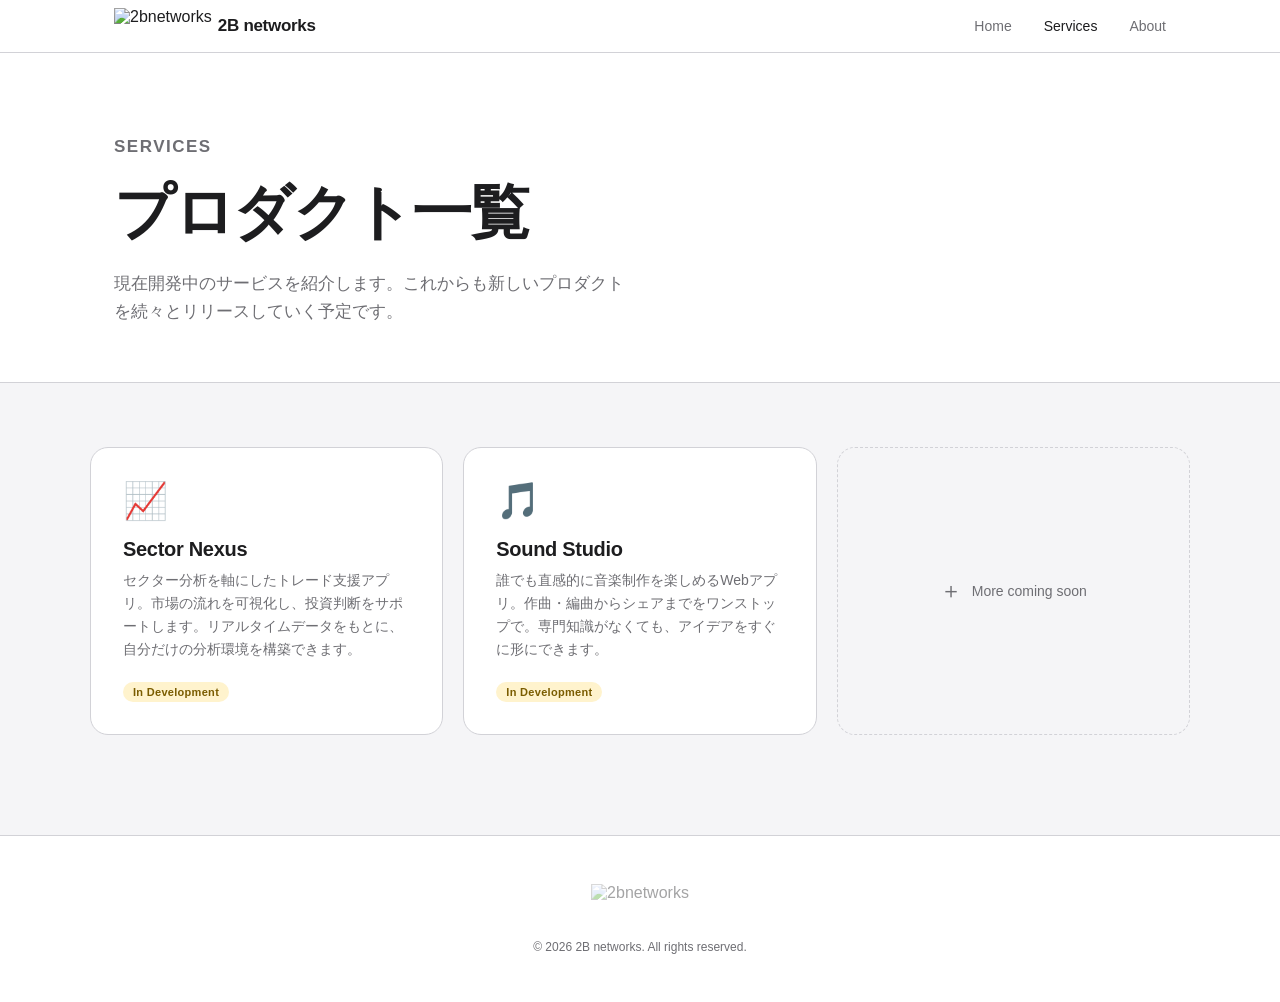
==== services.html @ 79c925e5 "feat: 2B networks ホームページを構築 - ホーム・サービス・Aboutページを新規作成 - Apple風のシンプル・スタイリッシュなデザインを適用 - ロゴ画像を追加（背景透過・Ge" ====
<!DOCTYPE html>
<html lang="ja">
<head>
  <meta charset="UTF-8">
  <meta name="viewport" content="width=device-width, initial-scale=1.0">
  <title>Services — 2B networks</title>
  <link rel="stylesheet" href="/assets/style.css">
  <style>
    .page-hero {
      max-width: 1100px;
      margin: 0 auto;
      padding: 80px 24px 56px;
    }

    .page-hero h1 {
      font-size: clamp(36px, 6vw, 60px);
      font-weight: 700;
      letter-spacing: -1.5px;
      margin-bottom: 16px;
    }

    .page-hero p {
      font-size: 17px;
      color: var(--text-secondary);
      max-width: 520px;
      line-height: 1.65;
    }

    .services-body {
      background: var(--bg-secondary);
      border-top: 1px solid var(--border);
      padding: 64px 24px 100px;
    }

    .services-body-inner {
      max-width: 1100px;
      margin: 0 auto;
    }
  </style>
</head>
<body>

  <header>
    <div class="header-inner">
      <a href="/" class="logo-link">
        <img src="/assets/logo.png" alt="2bnetworks">
        <span>2B networks</span>
      </a>
      <nav>
        <a href="/">Home</a>
        <a href="/services" class="active">Services</a>
        <a href="/about">About</a>
      </nav>
    </div>
  </header>

  <div class="page-hero">
    <p class="section-label">Services</p>
    <h1>プロダクト一覧</h1>
    <p>現在開発中のサービスを紹介します。これからも新しいプロダクトを続々とリリースしていく予定です。</p>
  </div>

  <div class="services-body">
    <div class="services-body-inner">
      <div class="services-grid">

        <a class="service-card" href="#">
          <div class="service-icon">📈</div>
          <div class="service-name">Sector Nexus</div>
          <p class="service-desc">セクター分析を軸にしたトレード支援アプリ。市場の流れを可視化し、投資判断をサポートします。リアルタイムデータをもとに、自分だけの分析環境を構築できます。</p>
          <span class="badge badge-dev">In Development</span>
        </a>

        <a class="service-card" href="#">
          <div class="service-icon">🎵</div>
          <div class="service-name">Sound Studio</div>
          <p class="service-desc">誰でも直感的に音楽制作を楽しめるWebアプリ。作曲・編曲からシェアまでをワンストップで。専門知識がなくても、アイデアをすぐに形にできます。</p>
          <span class="badge badge-dev">In Development</span>
        </a>

        <div class="service-card placeholder">
          <span style="font-size:22px;">＋</span>
          <span>More coming soon</span>
        </div>

      </div>
    </div>
  </div>

  <footer>
    <div class="footer-inner">
      <img src="/assets/logo.png" alt="2bnetworks">
      <p>© 2026 2B networks. All rights reserved.</p>
    </div>
  </footer>

</body>
</html>
---- assets/style.css ----
:root {
  --bg: #ffffff;
  --bg-secondary: #f5f5f7;
  --text-primary: #1d1d1f;
  --text-secondary: #6e6e73;
  --border: #d2d2d7;
  --accent-start: #3a7bd5;
  --accent-end: #4ecdc4;
  --radius: 18px;
  --font: -apple-system, BlinkMacSystemFont, 'Helvetica Neue', Arial, sans-serif;
}

* { margin: 0; padding: 0; box-sizing: border-box; }

body {
  font-family: var(--font);
  background: var(--bg);
  color: var(--text-primary);
  -webkit-font-smoothing: antialiased;
}

/* ─── Header ─────────────────────────────────── */
header {
  position: sticky;
  top: 0;
  z-index: 100;
  background: rgba(255, 255, 255, 0.85);
  backdrop-filter: saturate(180%) blur(20px);
  -webkit-backdrop-filter: saturate(180%) blur(20px);
  border-bottom: 1px solid var(--border);
}

.header-inner {
  max-width: 1100px;
  margin: 0 auto;
  padding: 0 24px;
  height: 52px;
  display: flex;
  align-items: center;
  justify-content: space-between;
}

.logo-link {
  display: flex;
  align-items: center;
  gap: 6px;
  text-decoration: none;
  color: var(--text-primary);
}

.logo-link img {
  height: 36px;
}

.logo-link span {
  font-size: 17px;
  font-weight: 600;
  letter-spacing: -0.3px;
}

nav {
  display: flex;
  gap: 32px;
}

nav a {
  color: var(--text-secondary);
  text-decoration: none;
  font-size: 14px;
  transition: color 0.2s;
}

nav a:hover,
nav a.active {
  color: var(--text-primary);
}

/* ─── Footer ─────────────────────────────────── */
footer {
  border-top: 1px solid var(--border);
  padding: 48px 24px;
}

.footer-inner {
  max-width: 1100px;
  margin: 0 auto;
  display: flex;
  flex-direction: column;
  align-items: center;
  gap: 16px;
}

footer img {
  height: 40px;
  opacity: 0.4;
}

footer p {
  font-size: 12px;
  color: var(--text-secondary);
}

/* ─── Utilities ───────────────────────────────── */
.gradient-text {
  background: linear-gradient(135deg, var(--accent-start), var(--accent-end));
  -webkit-background-clip: text;
  -webkit-text-fill-color: transparent;
  background-clip: text;
}

.section-label {
  font-size: 12px;
  font-weight: 600;
  letter-spacing: 1.5px;
  text-transform: uppercase;
  color: var(--text-secondary);
  margin-bottom: 12px;
}

.btn {
  display: inline-block;
  padding: 14px 28px;
  border-radius: 980px;
  font-size: 15px;
  font-weight: 500;
  text-decoration: none;
  background: linear-gradient(135deg, var(--accent-start), var(--accent-end));
  color: #fff;
  transition: opacity 0.2s, transform 0.2s;
}

.btn:hover {
  opacity: 0.85;
  transform: translateY(-1px);
}

/* ─── Service Cards ───────────────────────────── */
.services-grid {
  display: grid;
  grid-template-columns: repeat(auto-fill, minmax(300px, 1fr));
  gap: 20px;
}

.service-card {
  background: var(--bg);
  border-radius: var(--radius);
  padding: 32px;
  border: 1px solid var(--border);
  transition: transform 0.25s, box-shadow 0.25s;
  text-decoration: none;
  color: inherit;
  display: block;
}

.service-card:hover {
  transform: translateY(-4px);
  box-shadow: 0 16px 40px rgba(0, 0, 0, 0.08);
}

.service-card.placeholder {
  border-style: dashed;
  background: transparent;
  display: flex;
  align-items: center;
  justify-content: center;
  gap: 10px;
  color: var(--text-secondary);
  font-size: 14px;
  min-height: 180px;
  cursor: default;
}

.service-card.placeholder:hover {
  transform: none;
  box-shadow: none;
}

.service-icon {
  font-size: 36px;
  margin-bottom: 16px;
}

.service-name {
  font-size: 20px;
  font-weight: 600;
  letter-spacing: -0.3px;
  margin-bottom: 8px;
}

.service-desc {
  font-size: 14px;
  color: var(--text-secondary);
  line-height: 1.65;
  margin-bottom: 20px;
}

.badge {
  display: inline-block;
  padding: 4px 10px;
  border-radius: 980px;
  font-size: 11px;
  font-weight: 600;
  letter-spacing: 0.3px;
}

.badge-dev {
  background: #fff3cd;
  color: #7a5c00;
}

@media (max-width: 600px) {
  nav { gap: 20px; }
  .services-grid { grid-template-columns: 1fr; }
}
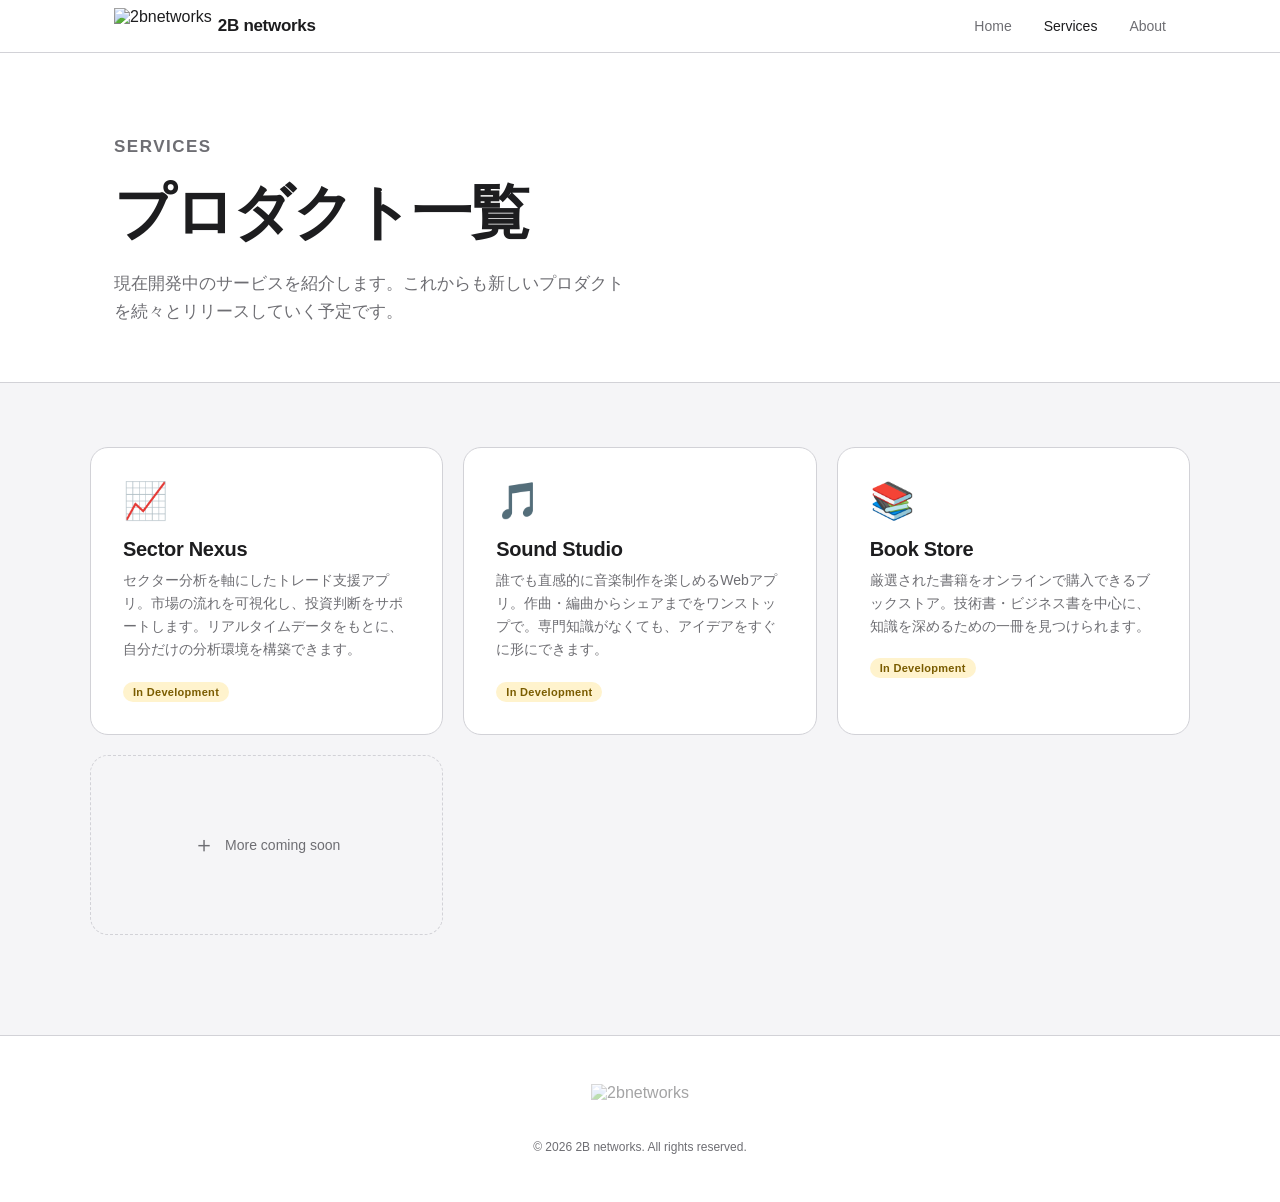
==== commit d7b1660c: "feat: ServicesにBook Storeを追加 Co-Authored-By: Claude Sonnet 4.6 <noreply@anthropic.com>" ====
--- a/services.html
+++ b/services.html
@@ -78,6 +78,13 @@
           <span class="badge badge-dev">In Development</span>
         </a>
 
+        <a class="service-card" href="#">
+          <div class="service-icon">📚</div>
+          <div class="service-name">Book Store</div>
+          <p class="service-desc">厳選された書籍をオンラインで購入できるブックストア。技術書・ビジネス書を中心に、知識を深めるための一冊を見つけられます。</p>
+          <span class="badge badge-dev">In Development</span>
+        </a>
+
         <div class="service-card placeholder">
           <span style="font-size:22px;">＋</span>
           <span>More coming soon</span>
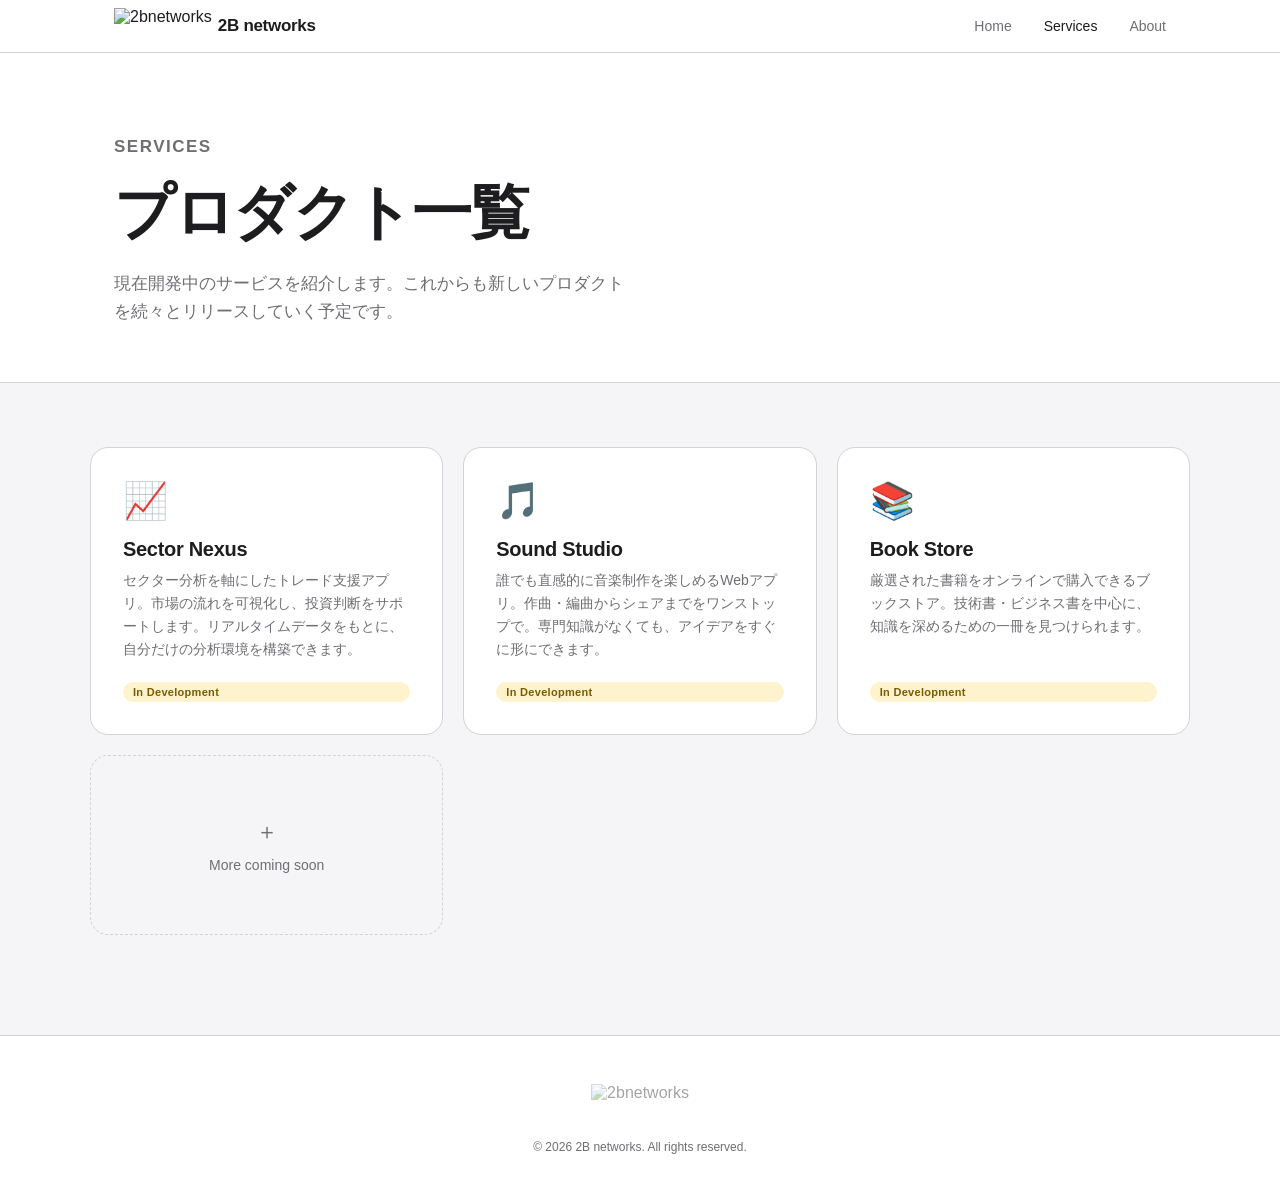
==== commit 0c861bc7: "refactor: サービスデータを一元管理し、バッジ位置を修正 - assets/services.js にサービスデータを集約し、両ページで共通利用 - service-card を flex 化" ====
--- a/services.html
+++ b/services.html
@@ -62,35 +62,9 @@
 
   <div class="services-body">
     <div class="services-body-inner">
-      <div class="services-grid">
-
-        <a class="service-card" href="#">
-          <div class="service-icon">📈</div>
-          <div class="service-name">Sector Nexus</div>
-          <p class="service-desc">セクター分析を軸にしたトレード支援アプリ。市場の流れを可視化し、投資判断をサポートします。リアルタイムデータをもとに、自分だけの分析環境を構築できます。</p>
-          <span class="badge badge-dev">In Development</span>
-        </a>
-
-        <a class="service-card" href="#">
-          <div class="service-icon">🎵</div>
-          <div class="service-name">Sound Studio</div>
-          <p class="service-desc">誰でも直感的に音楽制作を楽しめるWebアプリ。作曲・編曲からシェアまでをワンストップで。専門知識がなくても、アイデアをすぐに形にできます。</p>
-          <span class="badge badge-dev">In Development</span>
-        </a>
-
-        <a class="service-card" href="#">
-          <div class="service-icon">📚</div>
-          <div class="service-name">Book Store</div>
-          <p class="service-desc">厳選された書籍をオンラインで購入できるブックストア。技術書・ビジネス書を中心に、知識を深めるための一冊を見つけられます。</p>
-          <span class="badge badge-dev">In Development</span>
-        </a>
-
-        <div class="service-card placeholder">
-          <span style="font-size:22px;">＋</span>
-          <span>More coming soon</span>
-        </div>
-
-      </div>
+      <div class="services-grid" id="services-grid"></div>
+      <script src="/assets/services.js"></script>
+      <script>renderServices('services-grid', { placeholder: true });</script>
     </div>
   </div>
 
--- a/assets/style.css
+++ b/assets/style.css
@@ -149,7 +149,8 @@
   transition: transform 0.25s, box-shadow 0.25s;
   text-decoration: none;
   color: inherit;
-  display: block;
+  display: flex;
+  flex-direction: column;
 }
 
 .service-card:hover {
@@ -192,6 +193,7 @@
   color: var(--text-secondary);
   line-height: 1.65;
   margin-bottom: 20px;
+  flex: 1;
 }
 
 .badge {
